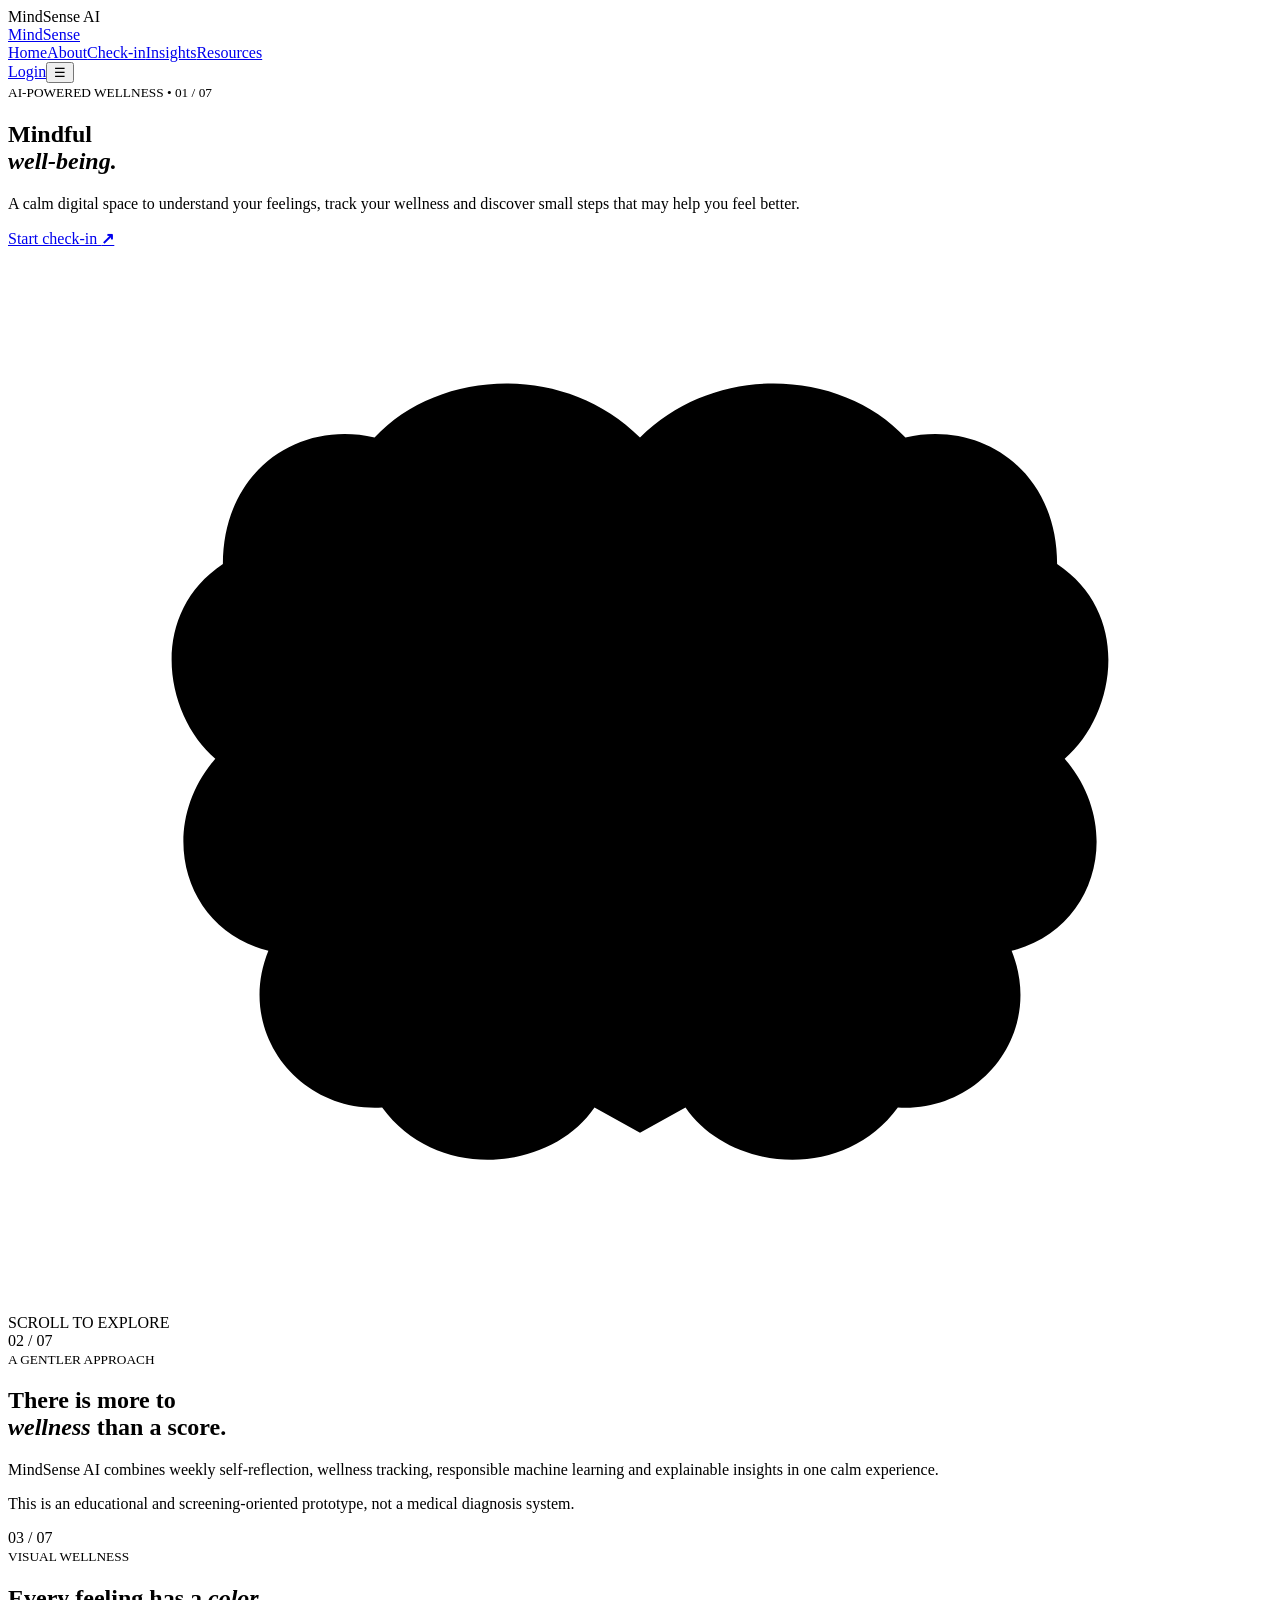
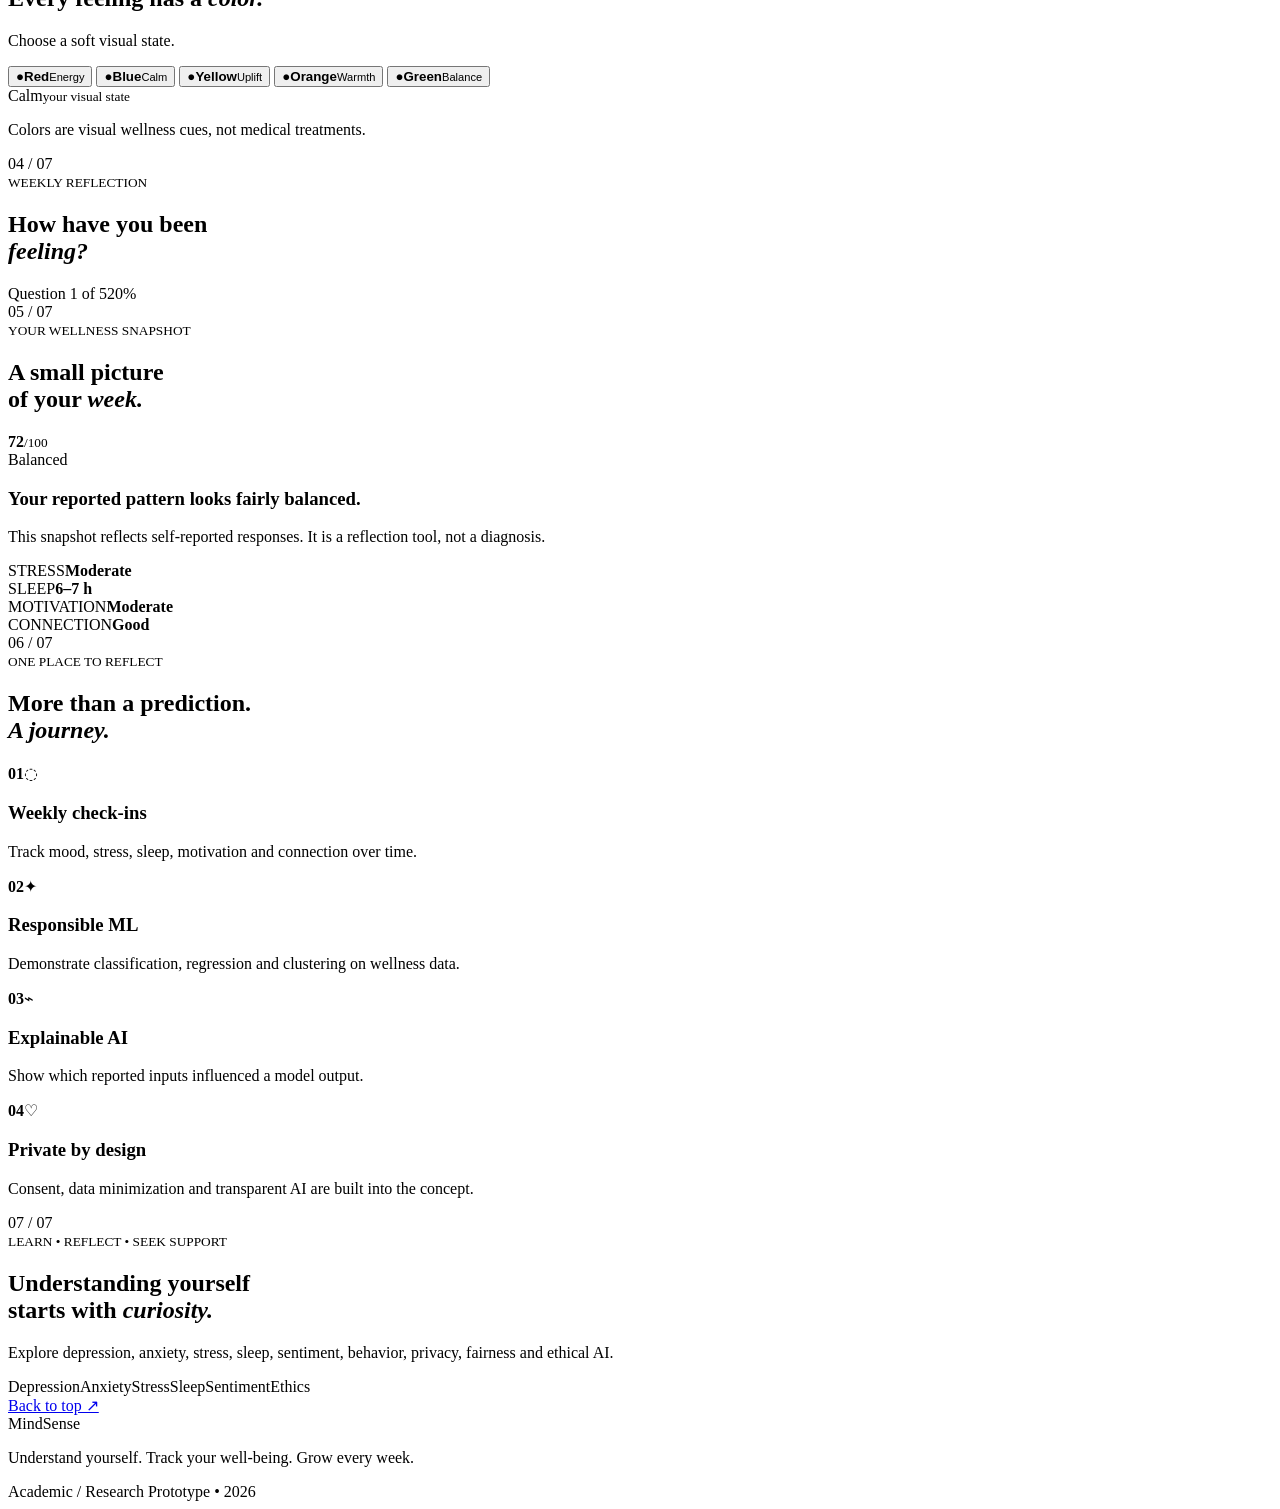
==== index.html @ 2dd5bae8 "Add MindSense AI project Added the initial MindSense AI wellness screening website with HTML, CSS, a" ====
<!doctype html>
<html lang="en">
<head>
<meta charset="UTF-8">
<meta name="viewport" content="width=device-width,initial-scale=1">
<title>MindSense AI</title>
<link href="https://fonts.googleapis.com/css2?family=DM+Sans:wght@400;600;700&family=Playfair+Display:ital,wght@0,500;0,600;1,500&display=swap" rel="stylesheet">
<link rel="stylesheet" href="css/style.css">
</head>
<body data-theme="calm">
<div id="loader"><div class="orb"></div><span>MindSense AI</span></div>

<header><nav>
<a class="logo" href="#home">MindSense</a>
<div class="links"><a href="#home">Home</a><a href="#about">About</a><a href="#checkin">Check-in</a><a href="#insights">Insights</a><a href="#resources">Resources</a></div>
<a href="login.html" class="login-btn">Login</a><button id="menu">☰</button>
</nav></header>

<main>
<section id="home" class="hero">
<div class="glow g1"></div><div class="glow g2"></div><div class="stars"></div>
<div class="heroText reveal">
<small>AI-POWERED WELLNESS • 01 / 07</small>
<h1>Mindful<br><i>well-being.</i></h1>
<p>A calm digital space to understand your feelings, track your wellness and discover small steps that may help you feel better.</p>
<a class="cta" href="#checkin">Start check-in <b>↗</b></a>
</div>
<div class="landscape" aria-hidden="true">
<div class="mountain m1"></div><div class="mountain m2"></div>

<div class="mountain m3"></div><div class="plants p1"></div><div class="plants p2"></div>
<div class="ground"></div>
</div>

<div class="mindsense-brain" aria-hidden="true">

    <div class="brain-aura"></div>

    <svg class="brain-svg"
         viewBox="0 0 500 420"
         xmlns="http://www.w3.org/2000/svg">

        <defs>
            <filter id="brainGlow">
                <feGaussianBlur stdDeviation="4" result="blur"/>
                <feMerge>
                    <feMergeNode in="blur"/>
                    <feMergeNode in="SourceGraphic"/>
                </feMerge>
            </filter>

            <linearGradient id="brainGradient"
                x1="0%" y1="0%" x2="100%" y2="100%">
                <stop offset="0%" stop-color="#b9f8ff"/>
                <stop offset="45%" stop-color="#6c8cff"/>
                <stop offset="75%" stop-color="#9c6cff"/>
                <stop offset="100%" stop-color="#ff9eea"/>
            </linearGradient>
        </defs>

        <!-- Brain shape -->
        <path class="brain-outline"
            d="
            M250 75
            C220 45 170 48 145 75
            C115 68 85 88 85 125
            C55 145 62 185 82 202
            C58 230 70 270 103 278
            C90 310 115 342 148 340
            C170 370 215 365 232 340
            L250 350
            L268 340
            C285 365 330 370 352 340
            C385 342 410 310 397 278
            C430 270 442 230 418 202
            C438 185 445 145 415 125
            C415 88 385 68 355 75
            C330 48 280 45 250 75
            Z"
        />

        <!-- Left folds -->
        <g class="brain-folds">
            <path d="
                M145 100
                C120 110 125 135 150 140
                C175 145 175 165 150 170
                C125 175 125 200 150 205
                C180 210 180 235 150 245
                C125 253 135 275 160 280
            "/>

            <path d="
                M195 82
                C170 100 175 120 200 125
                C220 130 215 150 190 155
                C165 160 170 185 195 190
                C220 195 220 215 195 220
                C170 225 175 250 200 255
                C220 260 215 285 195 300
            "/>

            <path d="
                M110 155
                C135 150 145 160 135 180
                C125 200 140 215 160 210
            "/>

            <path d="
                M105 235
                C130 225 145 240 135 260
                C125 280 145 295 165 285
            "/>
        </g>

        <!-- Right folds -->
        <g class="brain-folds">
            <path d="
                M355 100
                C380 110 375 135 350 140
                C325 145 325 165 350 170
                C375 175 375 200 350 205
                C320 210 320 235 350 245
                C375 253 365 275 340 280
            "/>

            <path d="
                M305 82
                C330 100 325 120 300 125
                C280 130 285 150 310 155
                C335 160 330 185 305 190
                C280 195 280 215 305 220
                C330 225 325 250 300 255
                C280 260 285 285 305 300
            "/>

            <path d="
                M390 155
                C365 150 355 160 365 180
                C375 200 360 215 340 210
            "/>

            <path d="
                M395 235
                C370 225 355 240 365 260
                C375 280 355 295 335 285
            "/>
        </g>

        

        <!-- Neural lines -->
        <g class="neural-lines">
            <line x1="150" y1="140" x2="200" y2="125"/>
            <line x1="200" y1="125" x2="250" y2="165"/>
            <line x1="250" y1="165" x2="300" y2="125"/>
            <line x1="300" y1="125" x2="350" y2="140"/>

            <line x1="150" y1="205" x2="200" y2="190"/>
            <line x1="200" y1="190" x2="250" y2="220"/>
            <line x1="250" y1="220" x2="300" y2="190"/>
            <line x1="300" y1="190" x2="350" y2="205"/>

            <line x1="160" y1="280" x2="205" y2="255"/>
            <line x1="205" y1="255" x2="250" y2="280"/>
            <line x1="250" y1="280" x2="295" y2="255"/>
            <line x1="295" y1="255" x2="340" y2="280"/>
        </g>

        <!-- Neural nodes -->
        <g class="neural-nodes">
            <circle cx="150" cy="140" r="6"/>
            <circle cx="200" cy="125" r="6"/>
            <circle cx="250" cy="165" r="7"/>
            <circle cx="300" cy="125" r="6"/>
            <circle cx="350" cy="140" r="6"/>

            <circle cx="150" cy="205" r="5"/>
            <circle cx="200" cy="190" r="6"/>
            <circle cx="250" cy="220" r="7"/>
            <circle cx="300" cy="190" r="6"/>
            <circle cx="350" cy="205" r="5"/>

            <circle cx="160" cy="280" r="5"/>
            <circle cx="205" cy="255" r="6"/>
            <circle cx="250" cy="280" r="7"/>
            <circle cx="295" cy="255" r="6"/>
            <circle cx="340" cy="280" r="5"/>
        </g>

    </svg>
</div>

<div class="scroll">SCROLL TO EXPLORE <span></span></div>
</section>

<section id="about" class="light">
<div class="num">02 / 07</div><div class="two reveal">
<div><small>A GENTLER APPROACH</small><h2>There is more to<br><i>wellness</i> than a score.</h2></div>
<div class="copy"><p>MindSense AI combines weekly self-reflection, wellness tracking, responsible machine learning and explainable insights in one calm experience.</p><p class="muted">This is an educational and screening-oriented prototype, not a medical diagnosis system.</p></div>
</div>
</section>

<section class="colors">
<div class="num">03 / 07</div><div class="heading reveal"><small>VISUAL WELLNESS</small><h2>Every feeling has a <i>color.</i></h2><p>Choose a soft visual state.</p></div>
<div class="orbit">
<button class="color red" data-theme="alert">●<b>Red</b><small>Energy</small></button>
<button class="color blue" data-theme="calm">●<b>Blue</b><small>Calm</small></button>
<button class="color yellow" data-theme="positive">●<b>Yellow</b><small>Uplift</small></button>
<button class="color orange" data-theme="warm">●<b>Orange</b><small>Warmth</small></button>
<button class="color green" data-theme="balanced">●<b>Green</b><small>Balance</small></button>
<div class="center"><span id="theme">Calm</span><small>your visual state</small></div>
</div><p class="note">Colors are visual wellness cues, not medical treatments.</p>
</section>

<section id="checkin" class="light">
<div class="num">04 / 07</div><div class="check reveal"><small>WEEKLY REFLECTION</small><h2>How have you been<br><i>feeling?</i></h2>
<div class="card"><div class="top"><span id="qcount">Question 1 of 5</span><span id="pct">20%</span></div><div class="bar"><b id="bar"></b></div>
<div class="q" id="q"></div><div class="opts" id="opts"></div></div></div>
</section>

<section id="insights" class="insights">
<div class="num">05 / 07</div><div class="inside reveal"><small>YOUR WELLNESS SNAPSHOT</small><h2>A small picture<br>of your <i>week.</i></h2>
<div class="result"><div class="ring"><strong id="score">72</strong><small>/100</small></div><div><span class="pill" id="state">Balanced</span><h3 id="result">Your reported pattern looks fairly balanced.</h3><p>This snapshot reflects self-reported responses. It is a reflection tool, not a diagnosis.</p></div></div>
<div class="metrics"><div>STRESS<strong id="stress">Moderate</strong></div><div>SLEEP<strong id="sleep">6–7 h</strong></div><div>MOTIVATION<strong id="mot">Moderate</strong></div><div>CONNECTION<strong id="connect">Good</strong></div></div>
</div></section>

<section class="light features">
<div class="num">06 / 07</div><div class="inside reveal"><small>ONE PLACE TO REFLECT</small><h2>More than a prediction.<br><i>A journey.</i></h2>
<div class="grid"><article><b>01</b><span>◌</span><h3>Weekly check-ins</h3><p>Track mood, stress, sleep, motivation and connection over time.</p></article><article><b>02</b><span>✦</span><h3>Responsible ML</h3><p>Demonstrate classification, regression and clustering on wellness data.</p></article><article><b>03</b><span>⌁</span><h3>Explainable AI</h3><p>Show which reported inputs influenced a model output.</p></article><article><b>04</b><span>♡</span><h3>Private by design</h3><p>Consent, data minimization and transparent AI are built into the concept.</p></article></div>
</div></section>

<section id="resources" class="resources">
<div class="num">07 / 07</div><div class="res reveal"><small>LEARN • REFLECT • SEEK SUPPORT</small><h2>Understanding yourself<br>starts with <i>curiosity.</i></h2><p>Explore depression, anxiety, stress, sleep, sentiment, behavior, privacy, fairness and ethical AI.</p><div class="pills"><span>Depression</span><span>Anxiety</span><span>Stress</span><span>Sleep</span><span>Sentiment</span><span>Ethics</span></div><a class="cta" href="#home">Back to top ↗</a></div>
</section>
</main>

<footer><div class="logo">MindSense</div><p>Understand yourself. Track your well-being. Grow every week.</p><span>Academic / Research Prototype • 2026</span></footer>

<script src="js/script.js"></script>
</body></html>
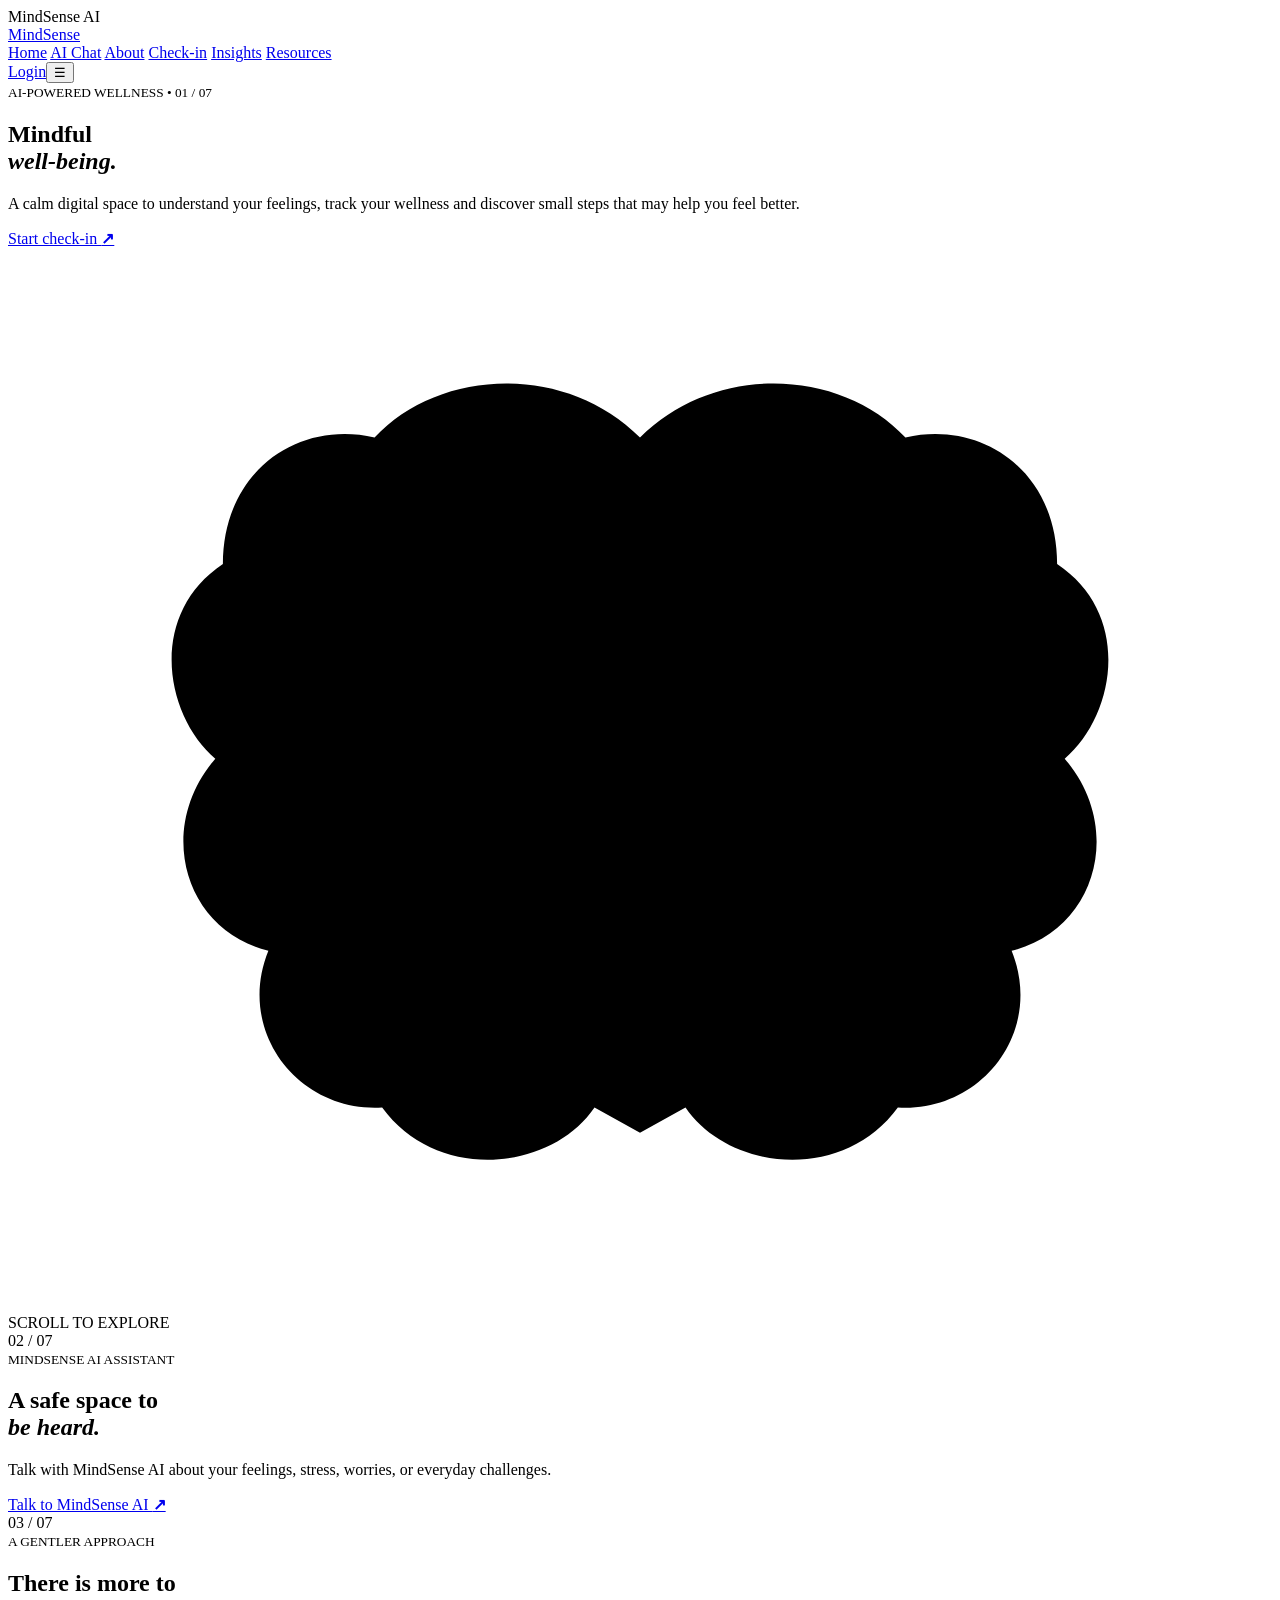
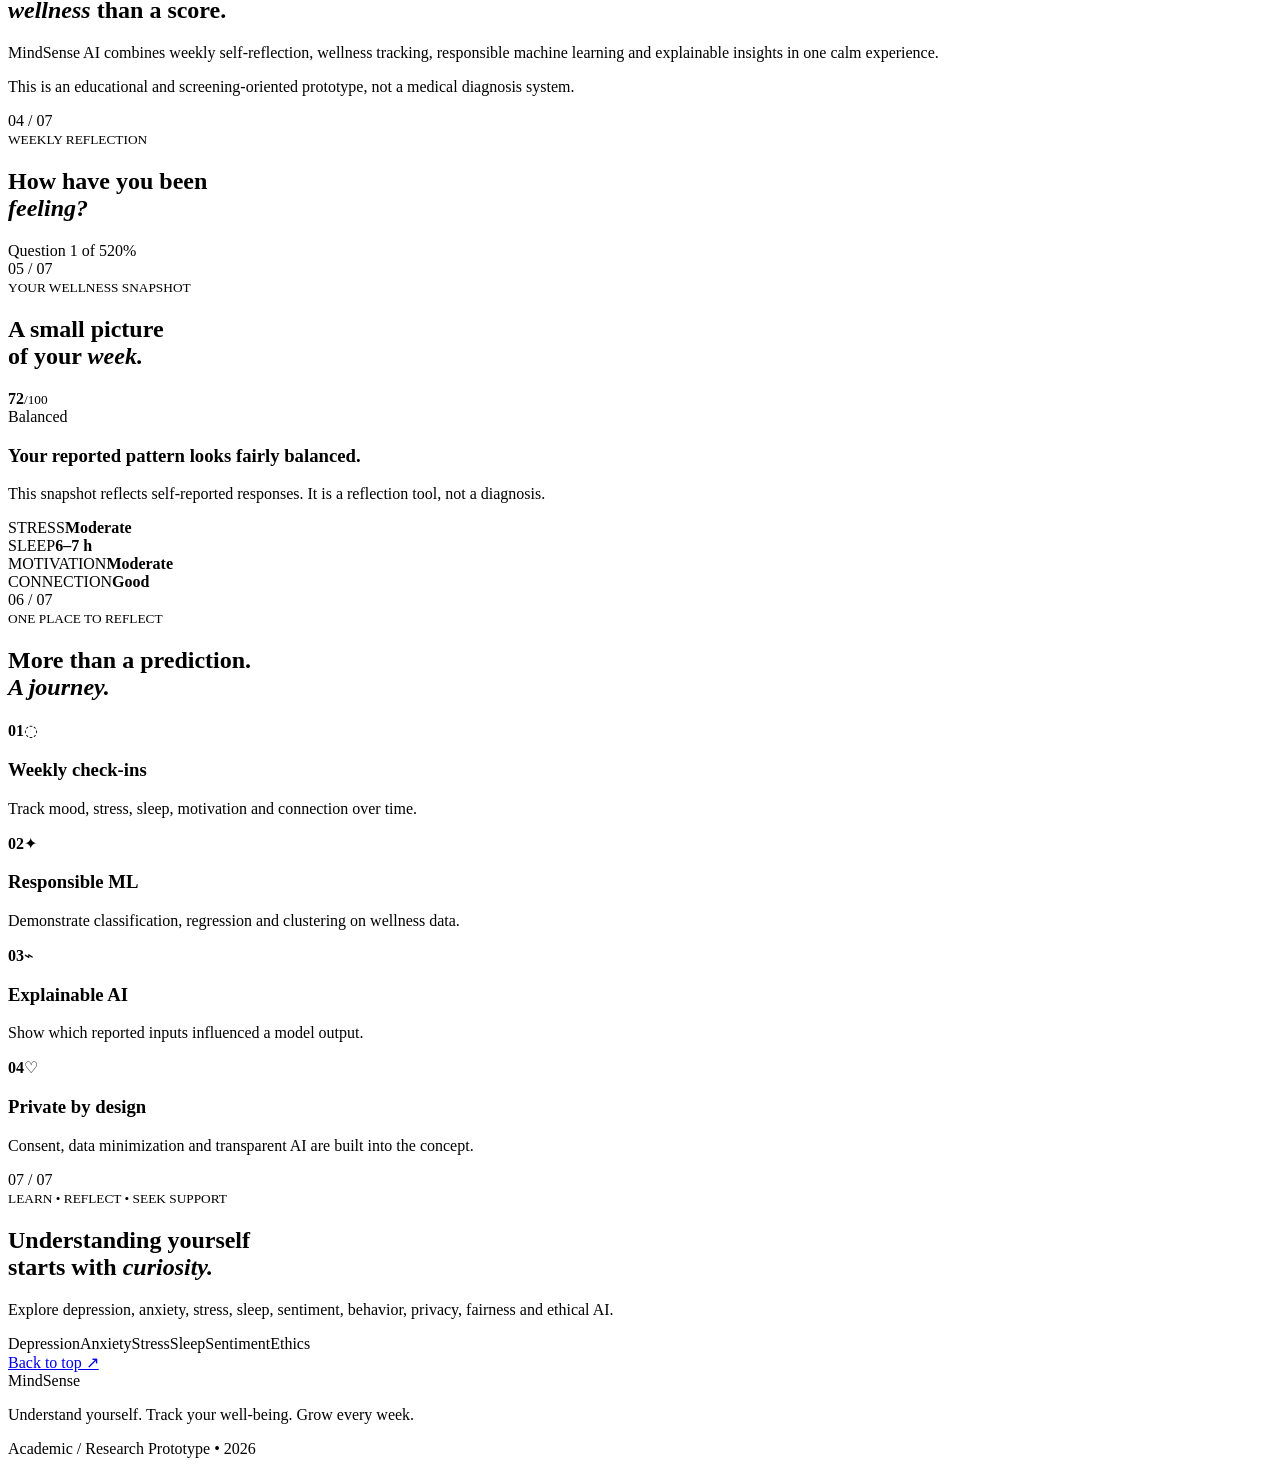
==== commit 86002474: "Add files via upload" ====
--- a/index.html
+++ b/index.html
@@ -12,8 +12,15 @@
 
 <header><nav>
 <a class="logo" href="#home">MindSense</a>
-<div class="links"><a href="#home">Home</a><a href="#about">About</a><a href="#checkin">Check-in</a><a href="#insights">Insights</a><a href="#resources">Resources</a></div>
-<a href="login.html" class="login-btn">Login</a><button id="menu">☰</button>
+<div class="links">
+    <a href="#home">Home</a>
+    <a href="#chatbot">AI Chat</a>
+    <a href="#about">About</a>
+    <a href="#checkin">Check-in</a>
+    <a href="#insights">Insights</a>
+    <a href="#resources">Resources</a>
+</div>
+<a href="login.html" class="login-btn">Login</a><button id="menu" aria-label="Open navigation menu">☰</button>
 </nav></header>
 
 <main>
@@ -194,24 +201,43 @@
 <div class="scroll">SCROLL TO EXPLORE <span></span></div>
 </section>
 
+<!-- AI CHATBOT -->
+<section id="chatbot" class="chatbot-section">
+
+    <div class="num">02 / 07</div>
+
+    <div class="chatbot-intro reveal">
+
+        <small>MINDSENSE AI ASSISTANT</small>
+
+        <h2>
+            A safe space to<br>
+            <i>be heard.</i>
+        </h2>
+
+        <p>
+            Talk with MindSense AI about your feelings,
+            stress, worries, or everyday challenges.
+        </p>
+
+        <a class="cta" href="chatbot/chatbot.html">
+            Talk to MindSense AI <b>↗</b>
+        </a>
+
+    </div>
+
+</section>
+
 <section id="about" class="light">
-<div class="num">02 / 07</div><div class="two reveal">
+<div class="num">03 / 07</div><div class="two reveal">
 <div><small>A GENTLER APPROACH</small><h2>There is more to<br><i>wellness</i> than a score.</h2></div>
 <div class="copy"><p>MindSense AI combines weekly self-reflection, wellness tracking, responsible machine learning and explainable insights in one calm experience.</p><p class="muted">This is an educational and screening-oriented prototype, not a medical diagnosis system.</p></div>
 </div>
 </section>
 
-<section class="colors">
-<div class="num">03 / 07</div><div class="heading reveal"><small>VISUAL WELLNESS</small><h2>Every feeling has a <i>color.</i></h2><p>Choose a soft visual state.</p></div>
-<div class="orbit">
-<button class="color red" data-theme="alert">●<b>Red</b><small>Energy</small></button>
-<button class="color blue" data-theme="calm">●<b>Blue</b><small>Calm</small></button>
-<button class="color yellow" data-theme="positive">●<b>Yellow</b><small>Uplift</small></button>
-<button class="color orange" data-theme="warm">●<b>Orange</b><small>Warmth</small></button>
-<button class="color green" data-theme="balanced">●<b>Green</b><small>Balance</small></button>
-<div class="center"><span id="theme">Calm</span><small>your visual state</small></div>
-</div><p class="note">Colors are visual wellness cues, not medical treatments.</p>
-</section>
+
+
+
 
 <section id="checkin" class="light">
 <div class="num">04 / 07</div><div class="check reveal"><small>WEEKLY REFLECTION</small><h2>How have you been<br><i>feeling?</i></h2>
